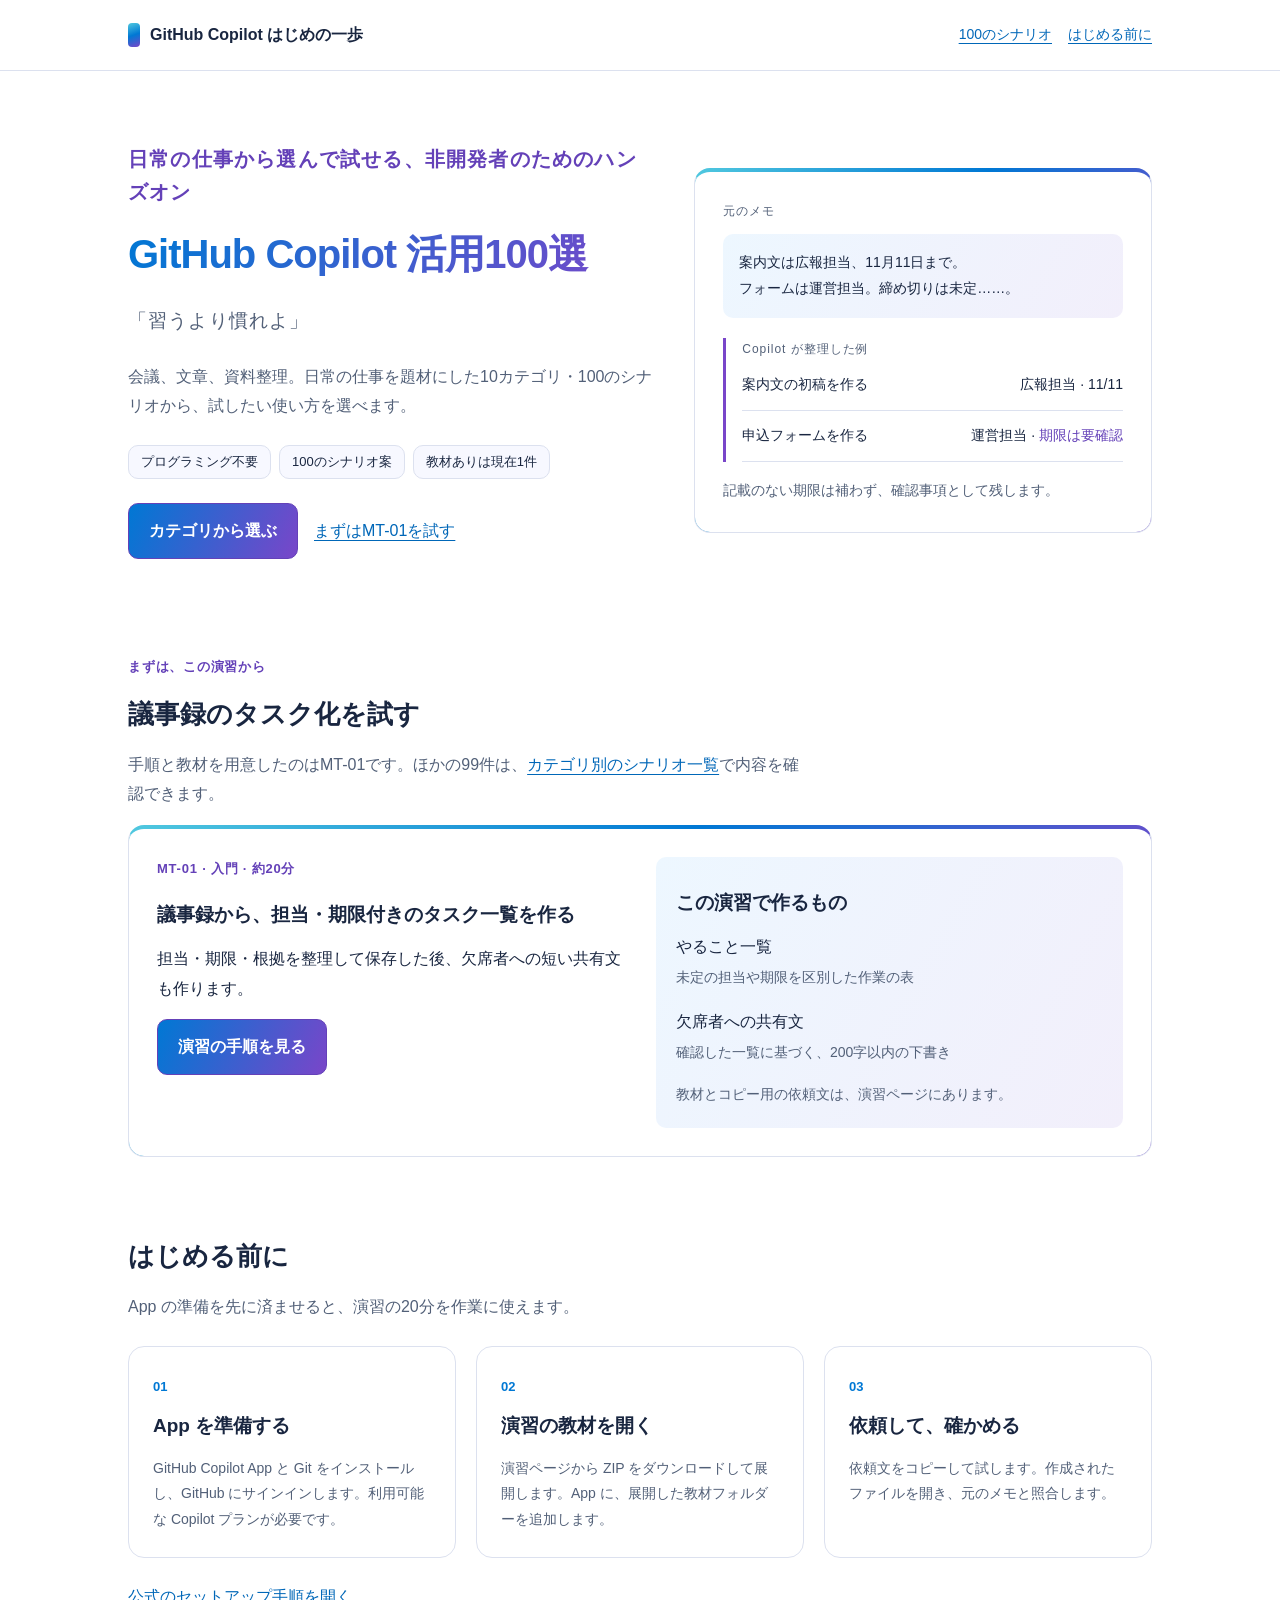
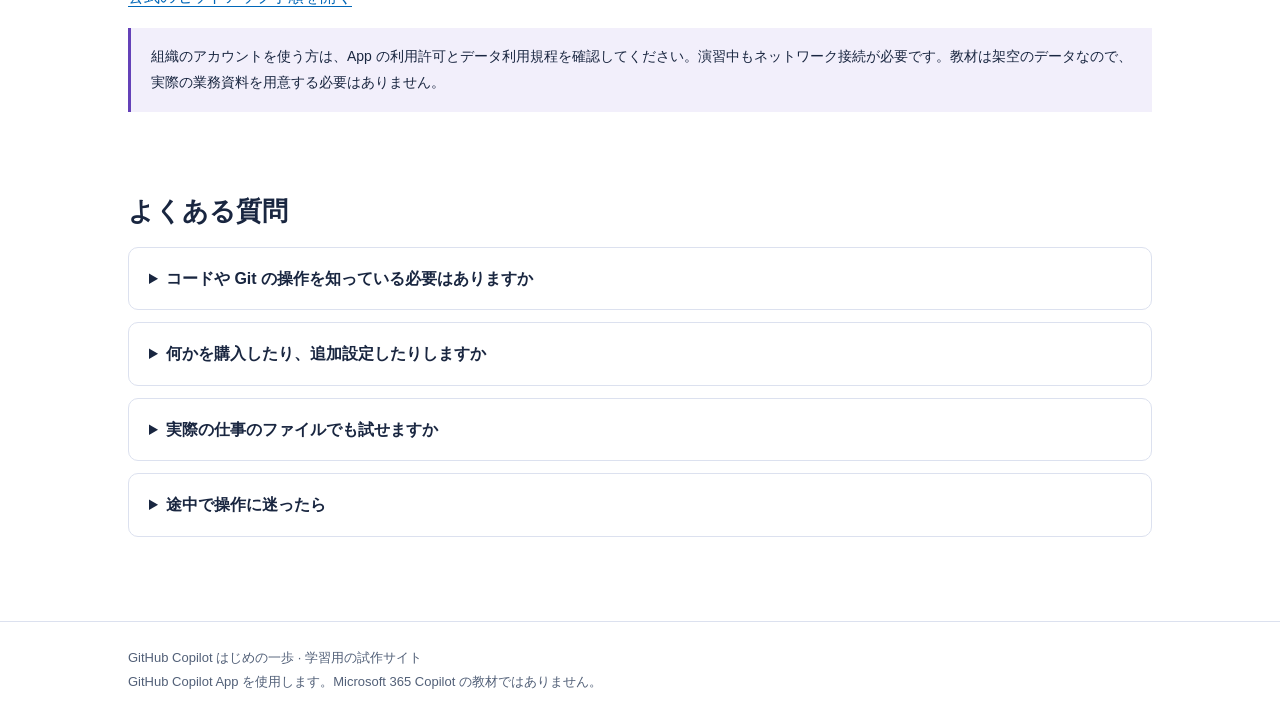
==== docs/index.html @ 241c3086 "Publish GitHub Copilot hands-on site and scenario catalog Co-authored-by: Copilot App <223556219+Cop" ====
<!doctype html>
<html lang="ja">
<head>
  <meta charset="utf-8">
  <meta name="viewport" content="width=device-width, initial-scale=1">
  <meta name="description" content="GitHub Copilot 活用100選。日常の仕事から選んで試せる、非開発者のためのハンズオン。会議、文章、資料整理など10カテゴリ・100のシナリオ案を紹介します。">
  <meta name="color-scheme" content="light">
  <title>GitHub Copilot 活用100選 | 日常業務を効率化するハンズオン</title>
  <style>
    * { box-sizing: border-box; }
    html { scroll-behavior: smooth; scroll-padding-top: 24px; }
    body { margin: 0; background: var(--cp-bg); color: var(--cp-text); font: 16px/1.85 "Segoe UI", Aptos, Calibri, -apple-system, BlinkMacSystemFont, sans-serif; }
    a { color: var(--cp-link); text-underline-offset: 4px; }
    a:focus-visible, summary:focus-visible { outline: 3px solid var(--cp-accent); outline-offset: 4px; }
    .wrap { max-width: 1080px; margin: auto; padding: 0 28px; }
    header { border-bottom: 1px solid var(--cp-border); padding: 20px 0; }
    .header-inner, .links, .actions, .meta { display: flex; align-items: center; flex-wrap: wrap; gap: 16px; }
    .header-inner { justify-content: space-between; }
    .brand { color: var(--cp-text); font-weight: 700; text-decoration: none; }
    .links { font-size: 14px; }
    .eyebrow { color: var(--cp-accent); font-size: 13px; font-weight: 700; letter-spacing: .06em; }
    .hero .eyebrow { font-size: 20px; line-height: 1.65; }
    .hero { display: grid; grid-template-columns: 1.15fr 1fr; gap: 40px; align-items: center; padding: 72px 0 56px; }
    h1 { font-size: clamp(28px, 4vw, 40px); line-height: 1.45; letter-spacing: -.025em; margin: 16px 0 20px; white-space: nowrap; }
    h2 { font-size: 26px; line-height: 1.5; margin: 0 0 16px; }
    h3 { font-size: 19px; margin: 8px 0 12px; }
    p { margin: 0 0 16px; }
    .muted, .lead { color: var(--cp-text-muted); }
    .small { font-size: 14px; }
    .meta { gap: 8px; margin: 24px 0; }
    .pill { font-size: 13px; padding: 4px 12px; border: 1px solid var(--cp-border); border-radius: 10px; background: var(--cp-bg-elevated); }
    .button { display: inline-block; border-radius: 10px; border: 1px solid var(--cp-accent); background: var(--cp-accent); color: var(--cp-accent-fg); text-decoration: none; padding: 12px 20px; font-weight: 700; }
    .button:hover { background: var(--cp-accent-hover); }
    .card { padding: 28px; border: 1px solid var(--cp-border); border-radius: 16px; background: var(--cp-surface); min-width: 0; }
    .sample-label { font-size: 12px; letter-spacing: .08em; color: var(--cp-text-muted); }
    .sample-note { padding: 16px; background: var(--cp-surface-soft); border-radius: 10px; margin: 12px 0 20px; font-size: 14px; }
    .sample-result { border-left: 3px solid var(--cp-accent); padding-left: 16px; }
    .result-row { display: grid; grid-template-columns: 1fr auto; gap: 12px; padding: 12px 0; border-bottom: 1px solid var(--cp-border); font-size: 14px; }
    .unknown { color: var(--cp-accent); }
    section { padding: 40px 0; }
    .section-heading { max-width: 680px; }
    .lesson { display: grid; grid-template-columns: 1fr 1fr; gap: 32px; border-top: 4px solid var(--cp-accent); }
    .outcomes { padding: 20px; border-radius: 10px; background: var(--cp-bg-elevated); }
    .outcomes p:last-child { margin-bottom: 0; }
    .steps { display: grid; grid-template-columns: repeat(3, 1fr); gap: 20px; margin: 24px 0; padding: 0; list-style: none; counter-reset: step; }
    .steps li { counter-increment: step; padding: 24px; border: 1px solid var(--cp-border); border-radius: 16px; background: var(--cp-surface); }
    .steps li::before { content: "0" counter(step); color: var(--cp-accent); font-weight: 700; font-size: 13px; }
    .steps p { font-size: 14px; color: var(--cp-text-muted); margin: 0; }
    details { border: 1px solid var(--cp-border); border-radius: 10px; background: var(--cp-surface); padding: 16px 20px; margin: 12px 0; }
    summary { cursor: pointer; font-weight: 600; }
    details p { margin: 12px 0 0; }
    .notice { border-left: 3px solid var(--cp-accent); padding: 16px 20px; background: var(--cp-accent-soft); font-size: 14px; }
    footer { border-top: 1px solid var(--cp-border); padding: 24px 0; margin-top: 32px; font-size: 13px; color: var(--cp-text-muted); }
    @media (max-width: 760px) { .hero, .lesson, .steps { grid-template-columns: 1fr; } .hero { padding: 40px 0 24px; gap: 24px; } .wrap { padding: 0 20px; } .card { padding: 20px; } .result-row { grid-template-columns: 1fr; gap: 0; } }
    @media (max-width: 420px) { h1 { font-size: clamp(22px, 7vw, 28px); } }
    @media (prefers-reduced-motion: reduce) { html { scroll-behavior: auto; } }
  </style>
  <link rel="stylesheet" href="site-theme.css">
</head>
<body>
  <header><div class="wrap header-inner"><a class="brand" href="index.html" aria-current="page">GitHub Copilot はじめの一歩</a><nav class="links" aria-label="サイト案内"><a href="scenarios.html#categories">100のシナリオ</a><a href="#prepare">はじめる前に</a></nav></div></header>
  <main class="wrap">
    <div class="hero">
      <div>
        <p class="eyebrow">日常の仕事から選んで試せる、非開発者のためのハンズオン</p>
        <h1>GitHub Copilot 活用100選</h1>
        <p class="proverb">「習うより慣れよ」</p>
        <p class="lead">会議、文章、資料整理。日常の仕事を題材にした10カテゴリ・100のシナリオから、試したい使い方を選べます。</p>
        <div class="meta"><span class="pill">プログラミング不要</span><span class="pill">100のシナリオ案</span><span class="pill">教材ありは現在1件</span></div>
        <div class="actions"><a class="button" href="scenarios.html#categories">カテゴリから選ぶ</a><a href="mt-01.html">まずはMT-01を試す</a></div>
      </div>
      <div class="card" aria-label="会議メモから作る一覧の例">
        <div class="sample-label">元のメモ</div>
        <p class="sample-note">案内文は広報担当、11月11日まで。<br>フォームは運営担当。締め切りは未定……。</p>
        <div class="sample-result">
          <div class="sample-label">Copilot が整理した例</div>
          <div class="result-row"><span>案内文の初稿を作る</span><span>広報担当 · 11/11</span></div>
          <div class="result-row"><span>申込フォームを作る</span><span>運営担当 · <span class="unknown">期限は要確認</span></span></div>
        </div>
        <p class="small muted" style="margin:16px 0 0">記載のない期限は補わず、確認事項として残します。</p>
      </div>
    </div>
    <section id="lessons" aria-labelledby="lessons-title">
      <div class="section-heading"><p class="eyebrow">まずは、この演習から</p><h2 id="lessons-title">議事録のタスク化を試す</h2><p class="muted">手順と教材を用意したのはMT-01です。ほかの99件は、<a href="scenarios.html">カテゴリ別のシナリオ一覧</a>で内容を確認できます。</p></div>
      <article class="card lesson">
        <div><p class="eyebrow">MT-01 · 入門 · 約20分</p><h3>議事録から、担当・期限付きのタスク一覧を作る</h3><p>担当・期限・根拠を整理して保存した後、欠席者への短い共有文も作ります。</p><a class="button" href="mt-01.html">演習の手順を見る</a></div>
        <div class="outcomes"><h3>この演習で作るもの</h3><p>やること一覧<br><span class="small muted">未定の担当や期限を区別した作業の表</span></p><p>欠席者への共有文<br><span class="small muted">確認した一覧に基づく、200字以内の下書き</span></p><p class="small muted">教材とコピー用の依頼文は、演習ページにあります。</p></div>
      </article>
    </section>
    <section id="prepare" aria-labelledby="prepare-title">
      <h2 id="prepare-title">はじめる前に</h2>
      <p class="muted">App の準備を先に済ませると、演習の20分を作業に使えます。</p>
      <ol class="steps">
        <li><h3>App を準備する</h3><p>GitHub Copilot App と Git をインストールし、GitHub にサインインします。利用可能な Copilot プランが必要です。</p></li>
        <li><h3>演習の教材を開く</h3><p>演習ページから ZIP をダウンロードして展開します。App に、展開した教材フォルダーを追加します。</p></li>
        <li><h3>依頼して、確かめる</h3><p>依頼文をコピーして試します。作成されたファイルを開き、元のメモと照合します。</p></li>
      </ol>
      <p><a href="https://docs.github.com/en/copilot/get-started/quickstart-copilot-app" target="_blank" rel="noopener noreferrer">公式のセットアップ手順を開く</a></p>
      <div class="notice">組織のアカウントを使う方は、App の利用許可とデータ利用規程を確認してください。演習中もネットワーク接続が必要です。教材は架空のデータなので、実際の業務資料を用意する必要はありません。</div>
    </section>
    <section aria-labelledby="questions-title">
      <h2 id="questions-title">よくある質問</h2>
      <details><summary>コードや Git の操作を知っている必要はありますか</summary><p>コードの入力や Git コマンドの操作は行いません。フォルダーを開く、文章を貼り付ける、できたファイルを確認する操作で進めます。Git のインストールは App の事前準備に含みます。</p></details>
      <details><summary>何かを購入したり、追加設定したりしますか</summary><p>利用可能な Copilot プランは事前に必要です。演習用の教材はこのサイトから取得します。Office アプリ、Skill、MCP などの拡張機能は追加しません。</p></details>
      <details><summary>実際の仕事のファイルでも試せますか</summary><p>まずは配布教材で操作を確認してください。PC内のファイルも、AI が処理する内容は利用サービスに送信される場合があります。実データを使う前に組織の規程を確認し、個人情報や機密情報を入力しないでください。</p></details>
      <details><summary>途中で操作に迷ったら</summary><p>演習ページ末尾の「困ったときは」を確認してください。想定していない操作の許可を求められた場合は、許可せず App の Stop で止めてください。</p><p><a href="mt-01.html#help">MT-01 の「困ったときは」を開く</a></p></details>
    </section>
  </main>
  <footer><div class="wrap">GitHub Copilot はじめの一歩 · 学習用の試作サイト<br>GitHub Copilot App を使用します。Microsoft 365 Copilot の教材ではありません。</div></footer>
</body>
</html>
---- docs/site-theme.css ----
:root {
  color-scheme: only light;
  --cp-bg: #ffffff;
  --cp-bg-elevated: #f7f8ff;
  --cp-surface: #ffffff;
  --cp-surface-soft: #f4f6fb;
  --cp-border: #dce1ef;
  --cp-border-strong: #7d879e;
  --cp-text: #192640;
  --cp-text-muted: #526078;
  --cp-text-soft: #657189;
  --cp-accent: #6441b8;
  --cp-accent-hover: #513399;
  --cp-accent-soft: #f2effb;
  --cp-accent-fg: #ffffff;
  --cp-success: #167747;
  --cp-danger: #b42338;
  --cp-warning: #855b00;
  --cp-link: #0067b8;
  --cp-blue: #0078d4;
  --cp-purple: #7946c9;
  --cp-cyan: #50c8df;
  --cp-blue-soft: #edf7ff;
  --cp-gradient: linear-gradient(115deg, var(--cp-blue), var(--cp-purple));
  --cp-gradient-hover: linear-gradient(115deg, var(--cp-link), var(--cp-accent-hover));
}

.brand {
  display: inline-flex;
  align-items: center;
  gap: 10px;
}

.brand::before {
  content: "";
  width: 12px;
  height: 24px;
  flex-shrink: 0;
  border-radius: 4px;
  background: linear-gradient(160deg, var(--cp-cyan), var(--cp-blue), var(--cp-purple));
}

.button {
  border-color: var(--cp-accent);
  background: var(--cp-gradient);
}

.button:hover { background: var(--cp-gradient-hover); }
.button.secondary { background: var(--cp-surface); }
.button.secondary:hover { background: var(--cp-accent-soft); }

.hero h1 {
  color: var(--cp-accent);
  background: var(--cp-gradient);
  background-clip: text;
  -webkit-background-clip: text;
  -webkit-text-fill-color: transparent;
}

.proverb {
  margin: 0 0 24px;
  color: var(--cp-text-muted);
  font-size: 19px;
  letter-spacing: .06em;
}

.proverb small {
  display: inline-block;
  margin-left: 12px;
  font-size: 12px;
  letter-spacing: .04em;
}

.hero > .card,
.lesson,
.card.after {
  border-top: 4px solid var(--cp-blue);
  background:
    linear-gradient(var(--cp-surface), var(--cp-surface)) padding-box,
    linear-gradient(110deg, var(--cp-cyan), var(--cp-blue), var(--cp-purple)) border-box;
  border-top-color: transparent;
}

.sample-note,
.outcomes {
  background: linear-gradient(120deg, var(--cp-blue-soft), var(--cp-accent-soft));
}

.sample-result { border-left-color: var(--cp-purple); }
.steps li::before { color: var(--cp-blue); }
.number { background: var(--cp-gradient); color: var(--cp-accent-fg); }

@media (forced-colors: active) {
  .hero h1 { background: none; -webkit-text-fill-color: currentColor; }
}
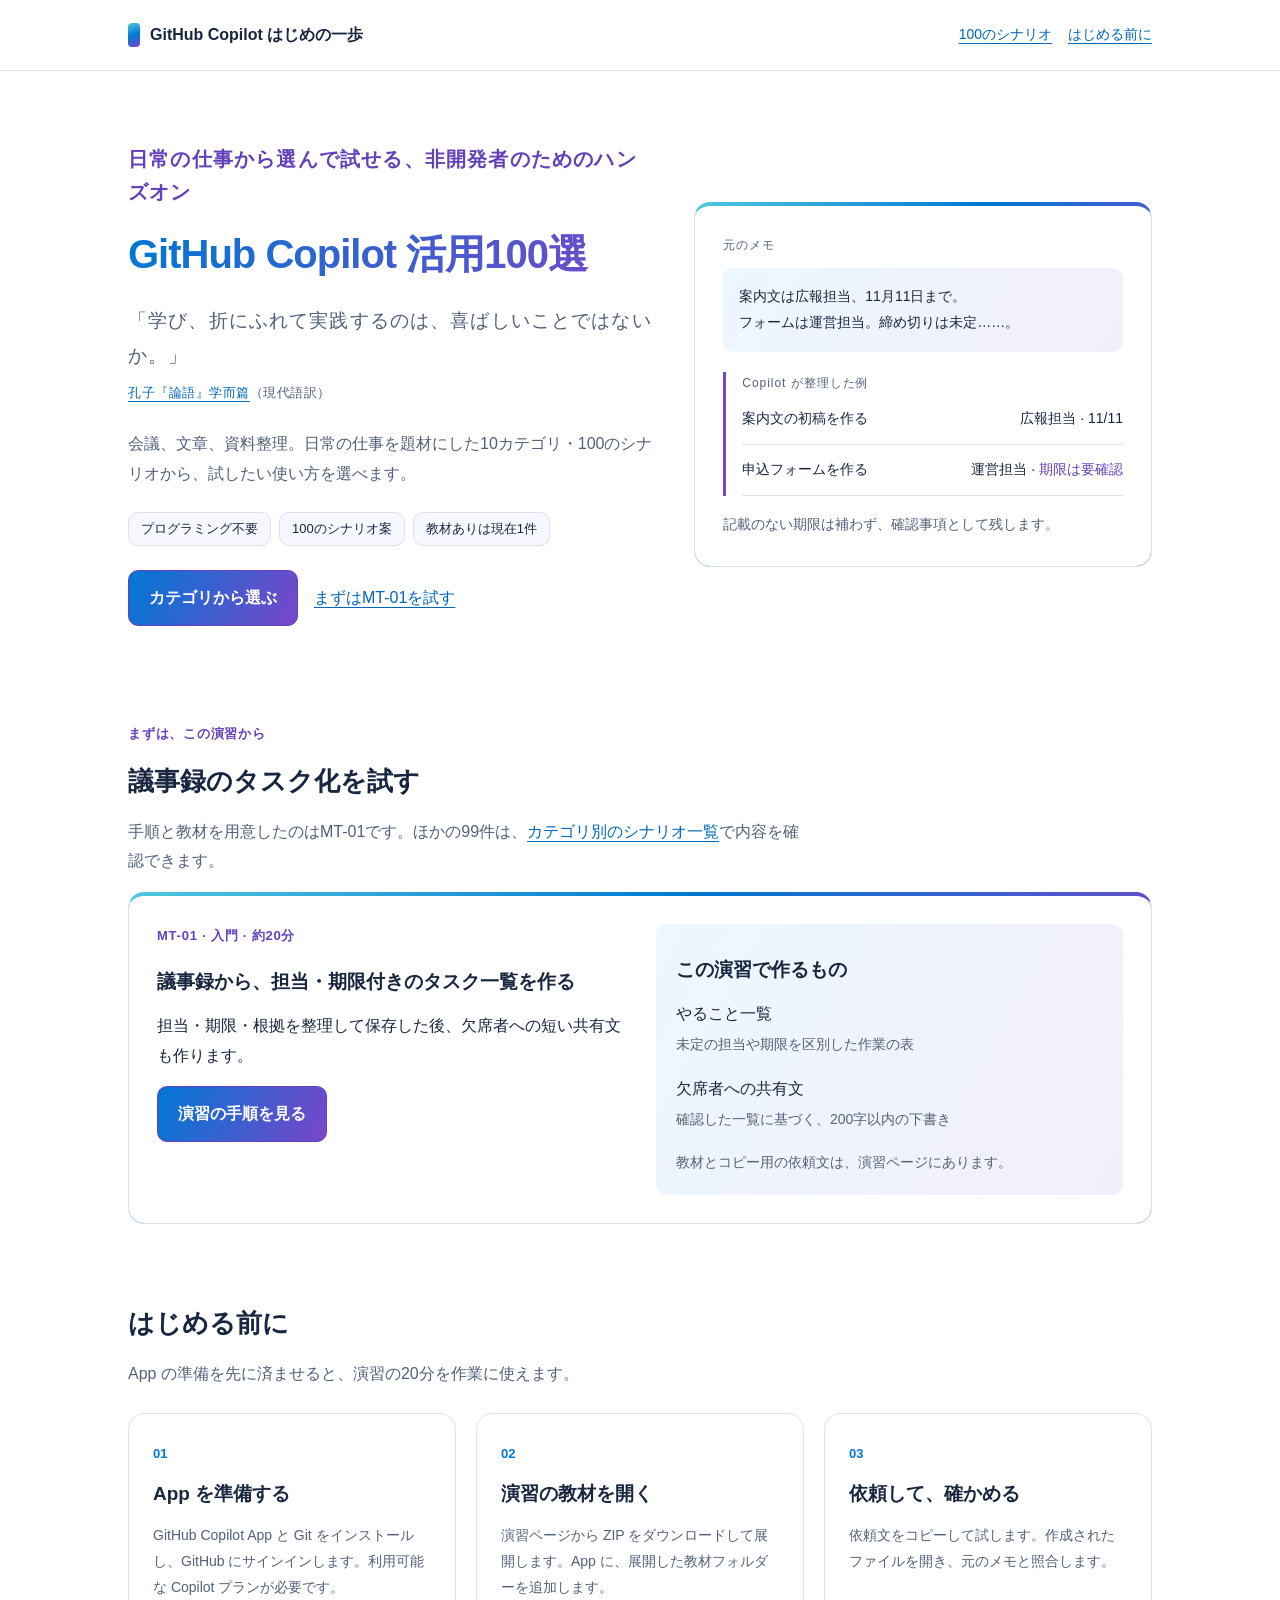
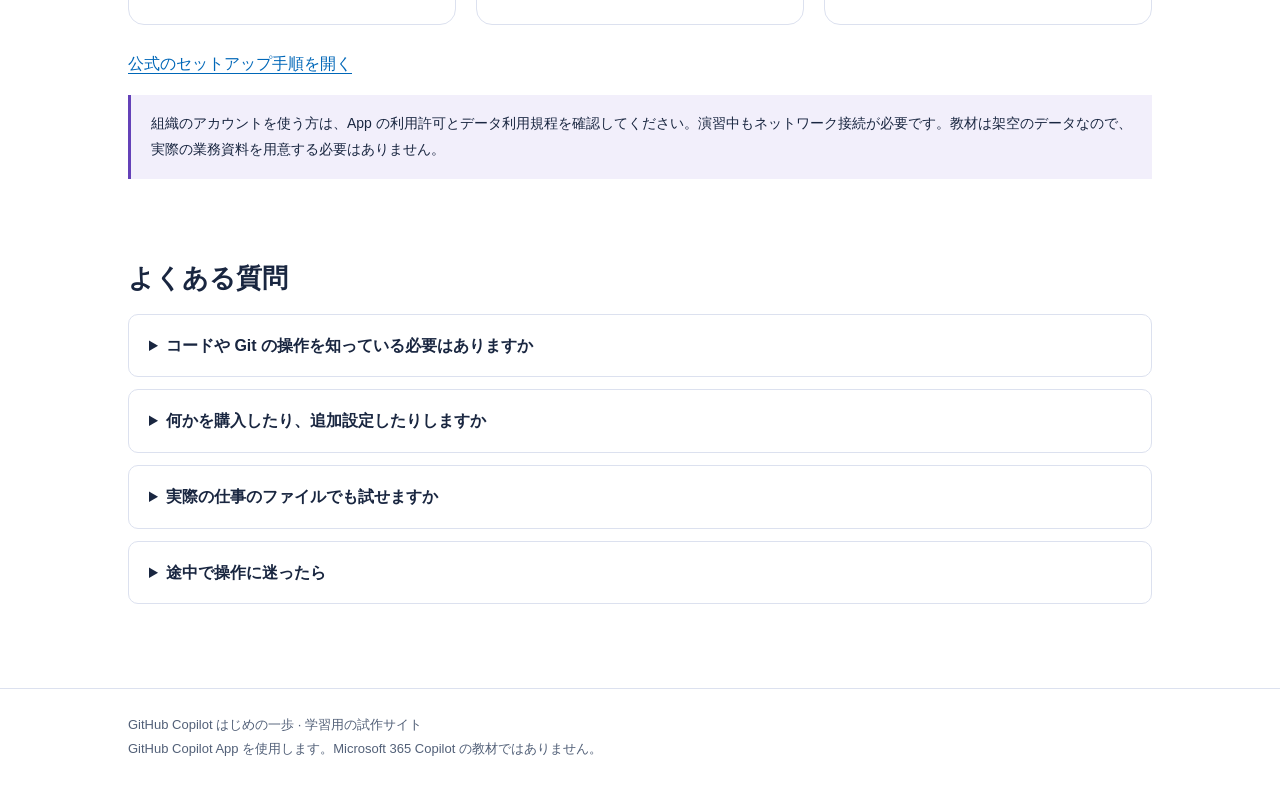
==== commit fd2d623e: "Replace proverbs with sourced historical quotations Co-authored-by: Copilot App <223556219+Copilot@u" ====
--- a/docs/index.html
+++ b/docs/index.html
@@ -64,7 +64,7 @@
       <div>
         <p class="eyebrow">日常の仕事から選んで試せる、非開発者のためのハンズオン</p>
         <h1>GitHub Copilot 活用100選</h1>
-        <p class="proverb">「習うより慣れよ」</p>
+        <p class="proverb">「学び、折にふれて実践するのは、喜ばしいことではないか。」<small><a href="https://zh.wikisource.org/wiki/%E8%AB%96%E8%AA%9E/%E5%AD%B8%E8%80%8C%E7%AC%AC%E4%B8%80" target="_blank" rel="noopener noreferrer" title="原文：學而時習之，不亦說乎？">孔子『論語』学而篇</a>（現代語訳）</small></p>
         <p class="lead">会議、文章、資料整理。日常の仕事を題材にした10カテゴリ・100のシナリオから、試したい使い方を選べます。</p>
         <div class="meta"><span class="pill">プログラミング不要</span><span class="pill">100のシナリオ案</span><span class="pill">教材ありは現在1件</span></div>
         <div class="actions"><a class="button" href="scenarios.html#categories">カテゴリから選ぶ</a><a href="mt-01.html">まずはMT-01を試す</a></div>
--- a/docs/site-theme.css
+++ b/docs/site-theme.css
@@ -65,9 +65,9 @@
 }
 
 .proverb small {
-  display: inline-block;
-  margin-left: 12px;
-  font-size: 12px;
+  display: block;
+  margin-top: 8px;
+  font-size: 13px;
   letter-spacing: .04em;
 }
 
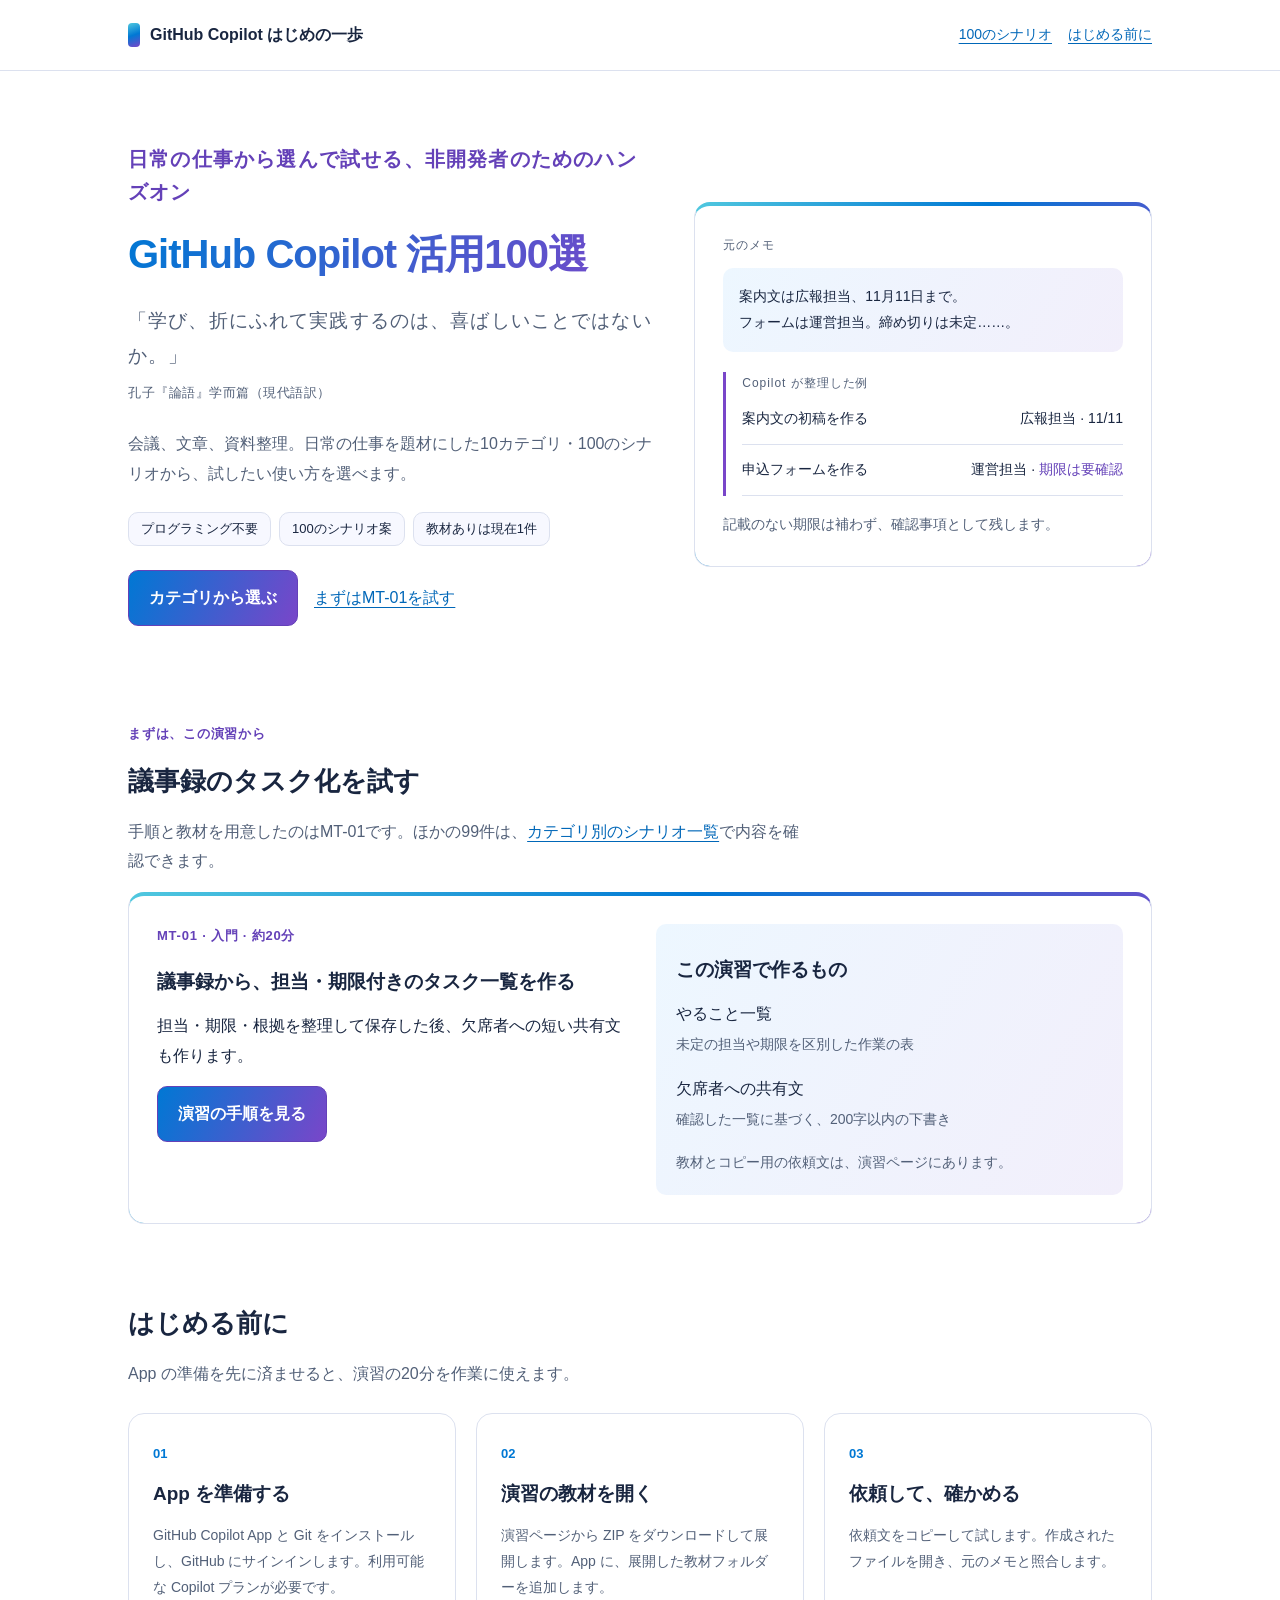
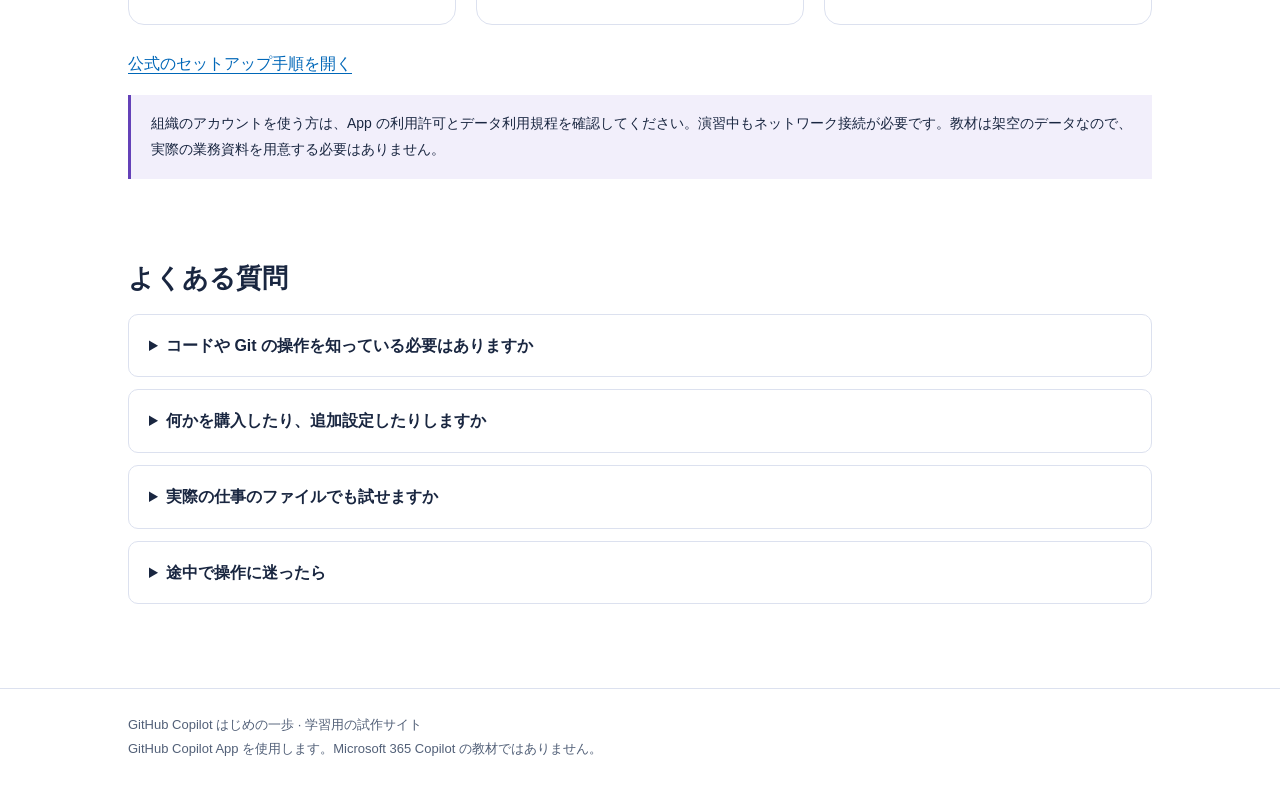
==== commit 2e7d4890: "Remove quotation source links Co-authored-by: Copilot App <223556219+Copilot@users.noreply.github.co" ====
--- a/docs/index.html
+++ b/docs/index.html
@@ -64,7 +64,7 @@
       <div>
         <p class="eyebrow">日常の仕事から選んで試せる、非開発者のためのハンズオン</p>
         <h1>GitHub Copilot 活用100選</h1>
-        <p class="proverb">「学び、折にふれて実践するのは、喜ばしいことではないか。」<small><a href="https://zh.wikisource.org/wiki/%E8%AB%96%E8%AA%9E/%E5%AD%B8%E8%80%8C%E7%AC%AC%E4%B8%80" target="_blank" rel="noopener noreferrer" title="原文：學而時習之，不亦說乎？">孔子『論語』学而篇</a>（現代語訳）</small></p>
+        <p class="proverb">「学び、折にふれて実践するのは、喜ばしいことではないか。」<small>孔子『論語』学而篇（現代語訳）</small></p>
         <p class="lead">会議、文章、資料整理。日常の仕事を題材にした10カテゴリ・100のシナリオから、試したい使い方を選べます。</p>
         <div class="meta"><span class="pill">プログラミング不要</span><span class="pill">100のシナリオ案</span><span class="pill">教材ありは現在1件</span></div>
         <div class="actions"><a class="button" href="scenarios.html#categories">カテゴリから選ぶ</a><a href="mt-01.html">まずはMT-01を試す</a></div>
